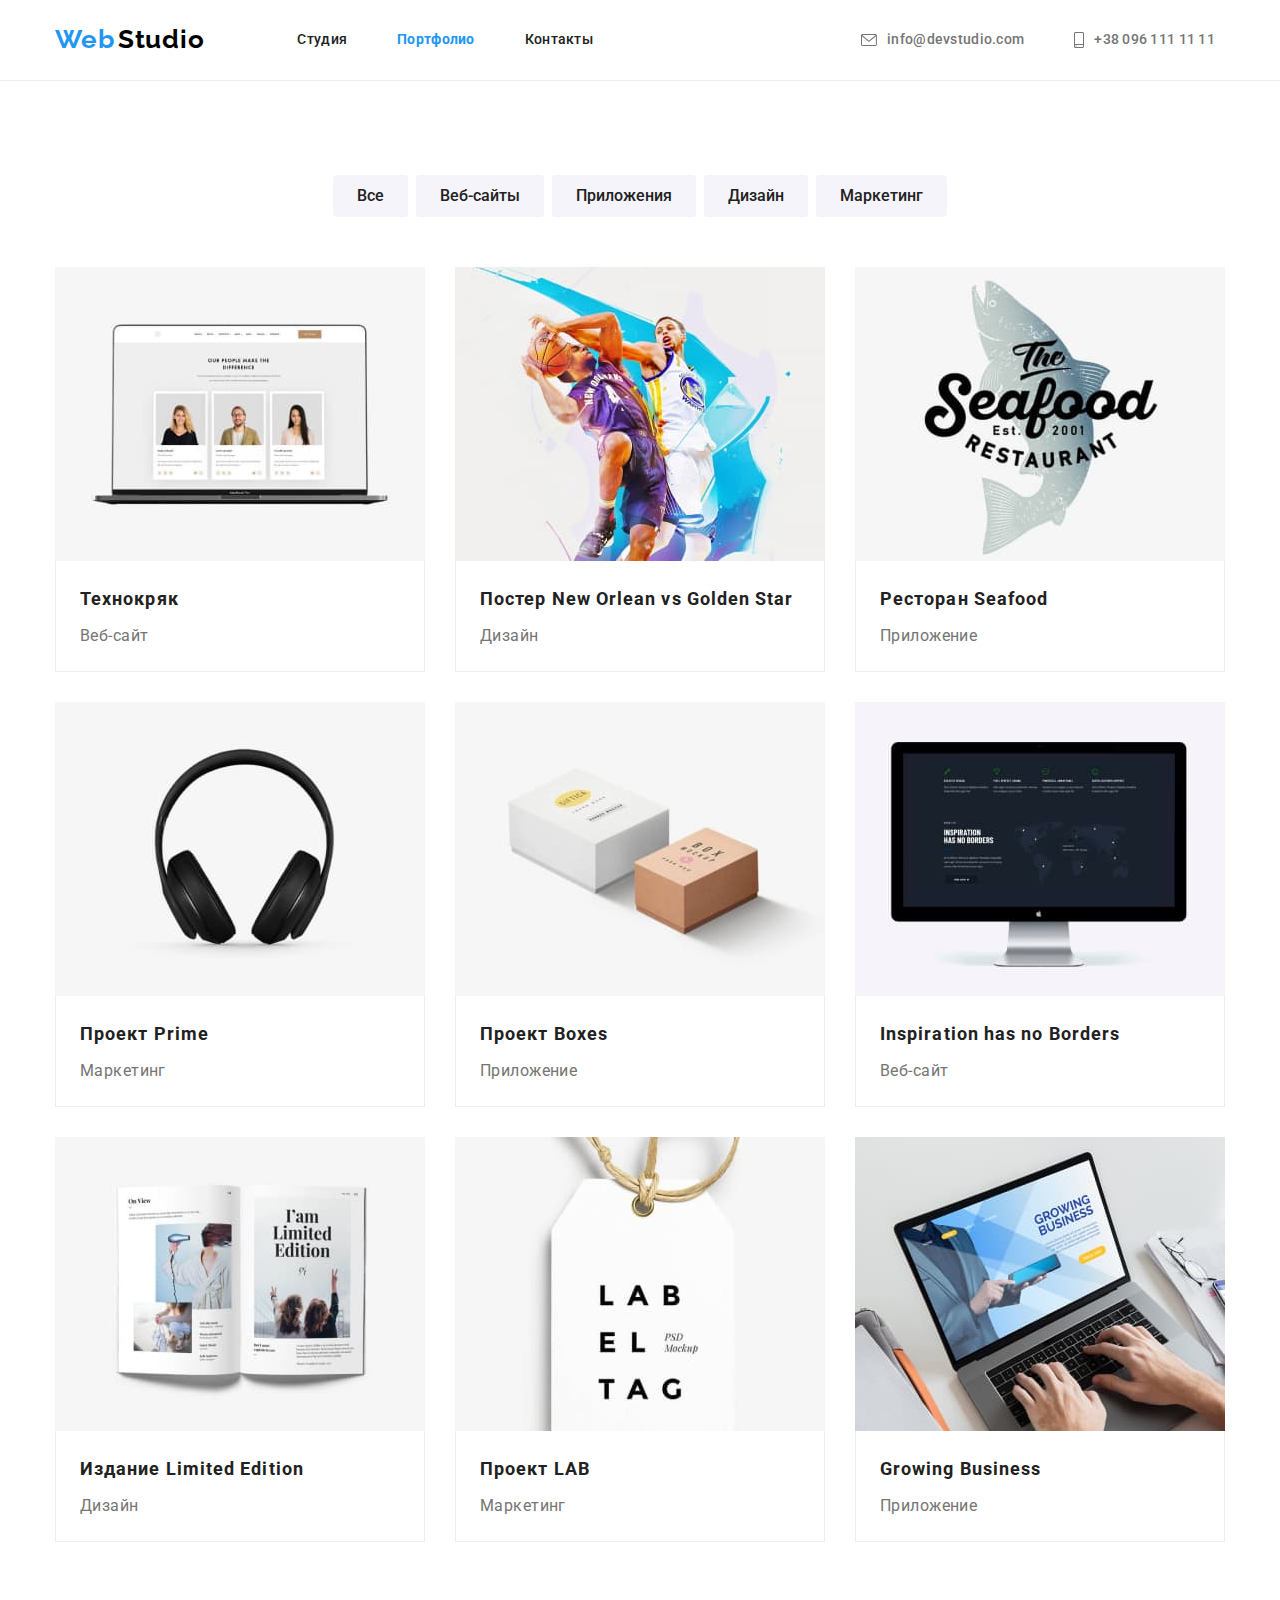
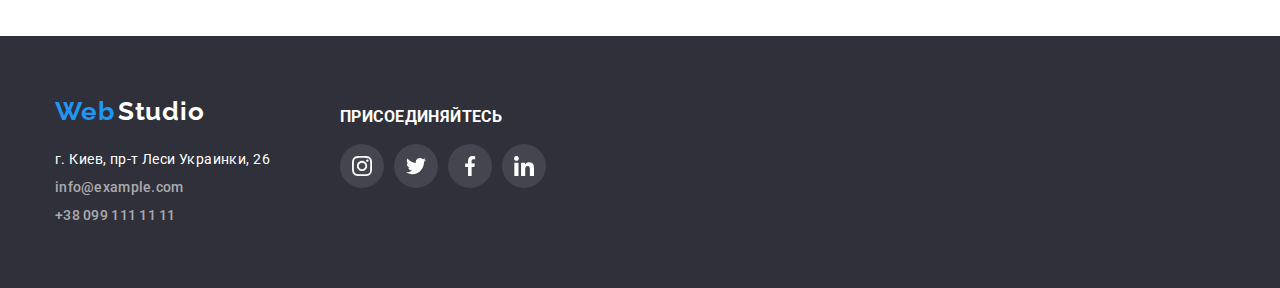
==== portfolio.html @ 13db435d "clone" ====
<!DOCTYPE html>
<html lang="en">
<head>
    <meta charset="UTF-8">
    <meta http-equiv="X-UA-Compatible" content="IE=edge">
    <meta name="viewport" content="width=device-width, initial-scale=1.0">
    <title>Portfolio</title>
    <link rel="preconnect" href="https://fonts.googleapis.com">
    <link rel="preconnect" href="https://fonts.gstatic.com" crossorigin>
    <link href="https://fonts.googleapis.com/css2?family=Raleway:wght@700&family=Roboto:wght@400;500;700;900&display=swap"
        rel="stylesheet">
    <link rel="stylesheet" href="https://cdnjs.cloudflare.com/ajax/libs/modern-normalize/1.1.0/modern-normalize.min.css">
    <link rel="stylesheet" href="./css/styles.css">
</head>
<body>
    <!-- Шапка сайта -->
    <header>
        <div class="header container">
            <!-- Навигация -->
            <nav class="nav">
                <a class="logo" href="index.html">
                    <span class="logo-first">Web</span>
                    <span class="logo-second">Studio</span>
                </a>
                <ul class="nav-list">
                    <li class="item"><a href="index.html" class="nav-link ">Студия</a></li>
                    <li class="item"><a href="portfolio.html" class="nav-link active-page">Портфолио</a></li>
                    <li class="item"><a href="#" class="nav-link">Контакты</a></li>
                </ul>
            </nav>
            <!-- Контакты -->
            <ul class="contacts-list">
                <li class="item">
                    <a href="mailto:info@devstudio.com" class="contacts">
                        <svg class="icon-envelope" width="16" height="12">
                            <use href="images/icons.svg#icon-envelope"></use>
                        </svg>
                        info@devstudio.com
                    </a>
                </li>
                <li class="item">
                    <a href="tel:+380961111111" class="contacts icon-smartphone">
                        <svg class="icon-smartphone" width="10" height="16">
                            <use href="images/icons.svg#icon-smartphone"></use>
                        </svg>
                        +38 096 111 11 11
                    </a>
                </li>
            </ul>
        </div>
    </header>
    <main>
        <div class="container">
            <!-- Portfolio -->
            <h1 class="hidden">Portfolio</h1>
            <!-- Filters -->
            <div>
                <h2 class="hidden">Filters</h2>
                <ul class="filters">
                    <li class="item"><button class="buttons" type="button">Все</button></li>
                    <li class="item"><button class="buttons" type="button">Веб-сайты</button></li>
                    <li class="item"><button class="buttons" type="button">Приложения</button></li>
                    <li class="item"><button class="buttons" type="button">Дизайн</button></li>
                    <li class="item"><button class="buttons" type="button">Маркетинг</button></li>
                </ul>
            </div>
            <!-- Примеры работ -->
            <div class="projects">
                <h2 class="hidden">Projects</h2>
                <ul class="projects-list">
                    <li class="item">
                        <a href="#">
                            <img src="./images/portfolio/project-1.jpg" alt="Проект 1" width="370">
                            <div class="card">
                                <h3>Технокряк</h3>
                                <p>Веб-сайт</p>
                            </div>
                        </a>
                    </li>
                    <li class="item">
                        <a href="#" class="link">
                            <img src="./images/portfolio/project-2.jpg" alt="Проект 2" width="370">
                            <div class="card">
                                <h3>Постер New Orlean vs Golden Star</h3>
                                <p>Дизайн</p>
                            </div>
                        </a>
                    </li>
                    <li class="item">
                        <a href="#" class="link">
                            <img src="./images/portfolio/project-3.jpg" alt="Проект 3" width="370">
                            <div class="card">
                                <h3>Ресторан Seafood</h3>
                                <p>Приложение</p>
                            </div>
                        </a>
                    </li>
                    <li class="item">
                        <a href="#" class="link">
                            <img src="./images/portfolio/project-4.jpg" alt="Проект 4" width="370">
                            <div class="card">
                                <h3>Проект Prime</h3>
                                <p>Маркетинг</p>
                            </div>
                        </a>
                    </li>
                    <li class="item">
                        <a href="#" class="link">
                            <img src="./images/portfolio/project-5.jpg" alt="Проект 5" width="370">
                            <div class="card">
                                <h3>Проект Boxes</h3>
                                <p>Приложение</p>
                            </div>
                        </a>
                    </li>
                    <li class="item">
                        <a href="#" class="link">
                            <img src="./images/portfolio/project-6.jpg" alt="Проект 6" width="370">
                            <div class="card">
                                <h3>Inspiration has no Borders</h3>
                                <p>Веб-сайт</p>
                            </div>
                        </a>
                    </li>
                    <li class="item">
                        <a href="#" class="link">
                            <img src="./images/portfolio/project-7.jpg" alt="Проект 7" width="370">
                            <div class="card">
                                <h3>Издание Limited Edition</h3>
                                <p>Дизайн</p>
                            </div>
                        </a>
                    </li>
                    <li class="item">
                        <a href="#" class="link">
                            <img src="./images/portfolio/project-8.jpg" alt="Проект 8" width="370">
                            <div class="card">
                                <h3>Проект LAB</h3>
                                <p>Маркетинг</p>
                            </div>
                        </a>
                    </li>
                    <li class="item">
                        <a href="#" class="link">
                            <img src="./images/portfolio/project-9.jpg" alt="Проект 9" width="370">
                            <div class="card">
                                <h3>Growing Business</h3>
                                <p>Приложение</p>
                            </div>
                        </a>
                    </li>
                </ul>
            </div>
        </div>
    </main>
    <!-- Footer -->
    <footer class="footer">
        <div class="container">
            <div class="address"><a class="logo-footer" href="index.html">
                    <span class="logo-first">Web</span>
                    <span class="logo-second">Studio</span>
                </a>
                <address>
                    <ul class="address-list">
                        <li class="item">
                            <a class="address" href="https://goo.gl/maps/gMFZXmqn6xjPHVWj6">г. Киев, пр-т Леси Украинки, 26</a>
                        </li>
                        <li class="item">
                            <a class="contacts" href="mailto:nfo@example.com">info@example.com</a>
                        </li>
                        <li class="item">
                            <a class="contacts" href="tel:+380991111111">+38 099 111 11 11</a>
                        </li>
                    </ul>
                </address>
            </div>
            <div class="social">
                <h3>присоединяйтесь</h3>
                <ul class="social-links">
                    <li class="social-item">
                        <a class="social-link" href="#" aria-label="instagram">
                            <svg width="20" height="20">
                                <use href="images/icons.svg#icon-instagram"></use>
                            </svg>
                        </a>
                    </li>
                    <li class="social-item">
                        <a href="#" class="social-link" aria-label="twitter">
                            <svg width="20" height="20">
                                <use href="images/icons.svg#icon-twitter"></use>
                            </svg>
                        </a>
                    </li>
                    <li class="social-item">
                        <a href="#" class="social-link" aria-label="facebook">
                            <svg width="20" height="20">
                                <use href="images/icons.svg#icon-facebook"></use>
                            </svg>
                        </a>
                    </li>
                    <li class="social-item">
                        <a href="#" class="social-link" aria-label="linkedin">
                            <svg width="20" height="20">
                                <use href="images/icons.svg#icon-linkedin"></use>
                            </svg>
                        </a>
                    </li>
                </ul>
            </div>
        </div>
    </footer>
</body>
</html>
---- css/styles.css ----
:root {
  --main-color: #212121;
  --background: #ffffff;
  --secondary-text: #757575;
  --color-active: #2196f3;
  --color-logo: #000000;
  --bacground-button: #f5f4fa;
  --background-footer: #2f303a;
  --footer-contacts: rgba(255, 255, 255, 0.6);
  --background-hero: #c4c4c4;
  --social-color: #afb1b8;
  --hero-active-button: #188ce8;
}
/* ======= main styles ======== */
body {
  font-family: "Roboto", "Verdana", "Tahoma", sans-serif;
  font-size: 14px;
  font-style: normal;
  font-weight: 400;
  line-height: 1.71;
  letter-spacing: 0.03em;
  color: var(--main-color);
  background-color: var(--background);
}

h1,
h2,
h4,
h5,
h6,
p {
  margin: 0;
}

img {
  display: block;
  max-width: 100%;
  height: auto;
}

li,
ul,
ol,
a {
  list-style: none;
  padding: 0;
  margin: 0;
}

header {
  border-bottom: 1px solid #ececec;
}

/* ======= Portfolio projects-list ========= */
.projects-list {
  display: flex;
  flex-wrap: wrap;
}

.projects-list .item:not(:nth-child(3n)) {
  margin-right: 30px;
}

.projects-list .item:nth-child(-n + 6) {
  margin-bottom: 30px;
}

.projects-list .item:nth-child(n + 7) {
  margin-bottom: 94px;
}

.projects h3 {
  margin-right: 24px;
  margin-left: 24px;
  margin-top: 0px;
  margin-bottom: 4px;
  font-weight: bold;
  font-size: 18px;
  line-height: 2;
  letter-spacing: 0.06em;
  padding-top: 20px;
}

.projects p {
  margin-left: 24px;
  margin-right: 24px;
  margin-bottom: 20px;
  font-size: 16px;
  line-height: 1.87;
  color: var(--secondary-text);
}

.card {
  border-left: 1px solid #eeeeee;
  border-right: 1px solid #eeeeee;
  border-bottom: 1px solid #eeeeee;
}

a {
  text-decoration: none;
  color: inherit;
}

.hidden {
  display: none;
  margin: 0;
  padding: 0;
}

.projects-list > .item:hover,
.projects-list > .item:focus {
  box-shadow: 0px 1px 1px rgba(0, 0, 0, 0.12), 0px 4px 4px rgba(0, 0, 0, 0.06),
    1px 4px 6px rgba(0, 0, 0, 0.16);
}

/* ============ flex styles ============ */
.container {
  width: 1200px;
  padding-right: 15px;
  padding-left: 15px;
  margin: 0 auto;
}

.header,
.nav-list,
.contacts-list,
.nav {
  display: flex;
  align-items: center;
}

/* .logo {
  margin-left: 15px;
} */

ul.contacts-list {
  padding: 0;
  /* margin-right: 15px; */
  margin-left: auto;
}

.nav-list > .item:not(:last-child) {
  margin-right: 50px;
}

.nav-link {
  display: block;
  padding-top: 32px;
  padding-bottom: 32px;
}

.contacts-list .item + .item {
  margin-left: 50px;
}

.nav-list {
  margin-left: 93px;
}

/* ============== about Flex ========== */

.about {
  display: flex;
  margin-top: 94px;
  margin-bottom: 94px;
}

.about .item + .item {
  margin-left: 30px;
}

/* ========== what-we-do Flex========= */

.what-we-do-list {
  display: flex;
  margin-bottom: 94px;
}

.what-we-do-list .item + .item {
  margin-left: 30px;
}

/* ========= team  Flex=========== */

.what-we-do .title,
.clients .title,
.team .title {
  padding-bottom: 50px;
  padding-top: 94px;
}

.what-we-do .title {
  padding-top: 85px;
}

.team-list {
  display: flex;
  padding-bottom: 94px;
}

.team-list .item + .item {
  margin-left: 30px;
}

.team-list .item h3 {
  padding-top: 30px;
  padding-bottom: 10px;
  margin: 0;
}

.team {
  background-color: var(--bacground-button);
}

.team p {
  padding-bottom: 16px;
}

.team-cards {
  background: var(--background);
  box-shadow: 0px 1px 3px rgba(0, 0, 0, 0.12), 0px 1px 1px rgba(0, 0, 0, 0.14),
    0px 2px 1px rgba(0, 0, 0, 0.2);
  border-bottom-left-radius: 4px;
  border-bottom-right-radius: 4px;
}

/* ========= logo ========================== */
.logo-first {
  color: var(--color-active);
}

.logo-second {
  color: var(--color-logo);
}

.logo-first,
.logo-second {
  font-family: "Raleway", "Tahoma", sans-serif;
  font-style: normal;
  font-weight: bold;
  font-size: 26px;
  line-height: 1.19;
  letter-spacing: 0.03em;
}

/* ======== Navigation ========================== */
.nav-link,
.contacts {
  color: var(--main-color);
  font-weight: 500;
  line-height: 1.14;
  letter-spacing: 0.02em;
}

a.active-page {
  color: var(--color-active);
  font-weight: bold;
}

.nav-link:hover,
.nav-link:focus,
.contacts:hover,
.contacts:focus {
  color: var(--color-active);
}

.contacts {
  color: var(--secondary-text);
}

/* ======= Footer =============================== */
.footer .container {
  display: flex;
  align-items: center;
}

.logo-footer {
  display: block;
  padding-top: 60px;
  margin-bottom: 20px;
}

.footer {
  background-color: var(--background-footer);
}

.footer .logo-first {
  color: var(--color-active);
}

.footer .logo-second,
.address {
  color: var(--background);
}

.footer .contacts,
.footer .address {
  font-style: normal;
  color: var(--footer-contacts);
  font-size: 14px;
  line-height: 1.71;
}

.footer .address {
  color: var(--background);
}

.address-list {
  padding-bottom: 60px;
}

.address-list .item + .item {
  margin-top: 4px;
}

.social {
  margin-left: 70px;
  margin-top: 72px;
  margin-bottom: 100px;
  /* outline: #afb1b8 solid 2px; */
}
.social .social-item {
  padding-right: 0;
  padding-left: 0;
}

.social h3 {
  margin-bottom: 18px;
  color: var(--background);
}

.footer .social-links {
  margin-right: 0;
  margin-left: 0;
  padding: 0;
}

.footer .social-link {
  display: flex;
  width: 44px;
  height: 44px;
  justify-content: center;
  align-items: center;
  fill: var(--background);
  background: rgba(255, 255, 255, 0.1);
  border-radius: 50%;
  padding-bottom: 0;
}

/* ========== Filters ======================= */

.filters {
  display: flex;
  background-color: var(--background);
  justify-content: center;
  margin-bottom: 50px;
  margin-top: 94px;
}

.filters .item + .item {
  margin-left: 8px;
}

.buttons {
  display: inline-block;
  background-color: var(--bacground-button);
  color: var(--main-color);
  cursor: pointer;
  font-family: "Roboto", "Verdana", "Tahoma", sans-serif;
  font-weight: 500;
  font-size: 16px;
  line-height: 1.62;
  text-align: center;
  border-radius: 4px;
  padding-top: 6px;
  padding-bottom: 6px;
  padding-right: 22px;
  padding-left: 22px;
  border-color: transparent;
}

.hero .buttons {
  display: inline-block;
  margin-bottom: 200px;
  padding-top: 10px;
  padding-bottom: 10px;
  padding-right: 32px;
  padding-left: 32px;

  background-color: var(--color-active);
  font-weight: bold;
  line-height: 1.87;
  align-items: center;
  text-align: center;
  letter-spacing: 0.06em;
  min-width: 200px;
  color: var(--background);
  box-shadow: 0px 4px 4px rgba(0, 0, 0, 0.15);
  border-radius: 4px;
}

.buttons:hover,
.buttons:focus {
  background-color: var(--color-active);
  color: var(--background);
  box-shadow: 0px 3px 1px rgba(0, 0, 0, 0.1), 0px 1px 2px rgba(0, 0, 0, 0.08),
    0px 2px 2px rgba(0, 0, 0, 0.12);
  border-radius: 4px;
}

.hero .buttons:hover,
.hero .buttons:focus {
  background-color: var(--hero-active-button);
  box-shadow: 0px 4px 4px rgba(0, 0, 0, 0.15);
}

/* ======== Studio ================== */

.about p,
.team p {
  color: var(--secondary-text);
}

.about h3,
.social h3 {
  display: block;
  font-weight: bold;
  line-height: 1.14;
  text-transform: uppercase;
  margin-top: 0;
}

.about h3 {
  margin-bottom: 10px;
}

/* ========== Hero ============ */

.hero {
  max-width: 1600px;
  background-color: var(--background-hero);
  text-align: center;
  margin-left: auto;
  margin-right: auto;
  background-image: linear-gradient(
      to right,
      rgba(47, 48, 58, 0.4),
      rgba(47, 48, 58, 0.4)
    ),
    url(../images/hero-img.jpg);
  background-position: center;
  background-size: cover;
}

.hero h1 {
  width: 696px;
  display: block;
  margin-bottom: 30px;
  padding-top: 200px;
  margin-left: auto;
  margin-right: auto;

  font-weight: 900;
  font-size: 44px;
  line-height: 1.36;
  text-align: center;
  letter-spacing: 0.06em;
  text-transform: uppercase;
  color: var(--background);
}

.what-we-do .title,
.team .title,
.clients .title {
  font-weight: bold;
  font-size: 36px;
  line-height: 1.16;
  text-align: center;
}

.team h3,
.team p {
  font-size: 16px;
  line-height: 1.18;
  text-align: center;
}

.team h3 {
  font-weight: 500;
}
/* ================ icons ============== */
.icon-envelope,
.icon-smartphone {
  display: inline-block;
  margin-right: 10px;
  fill: var(--secondary-text);
  align-items: center;
}
.contacts:hover .icon-envelope,
.contacts:focus .icon-envelope,
.contacts:hover .icon-smartphone,
.contacts:focus .icon-smartphone {
  fill: var(--color-active);
}

.contacts {
  display: flex;
  align-items: center;
}

.about-icon {
  width: 270px;
  height: 120px;
  background-color: var(--bacground-button);
  padding: 25px 100px;
  margin-bottom: 30px;
  border-radius: 4px;
}

/* ================ social-links ============== */

.social-links {
  display: flex;
  padding-bottom: 30px;
  margin-right: 32px;
  margin-left: 32px;
  justify-content: center;
}

.social-link:hover,
.social-link:focus {
  fill: var(--background);
  background-color: var(--color-active);
  border-radius: 50%;
  border: 1px solid transparent;
}

.social-link {
  display: flex;
  width: 44px;
  height: 44px;
  justify-content: center;
  align-items: center;
  fill: var(--social-color);
}

.social-item:not(:last-child) {
  margin-right: 10px;
}
/* ============== clients =========== */
.clients-list {
  display: flex;
  padding-bottom: 94px;
}
.client-link {
  display: flex;
  width: 170px;
  height: 92px;
  justify-content: center;
  align-items: center;
  border: 1px solid #afb1b8;
  border-radius: 4px;
  fill: var(--social-color);
}

.client-link:hover,
.client-link:focus {
  fill: var(--color-active);
  border: 1px solid var(--color-active);
}

.client-item:not(:last-child) {
  margin-right: 30px;
}
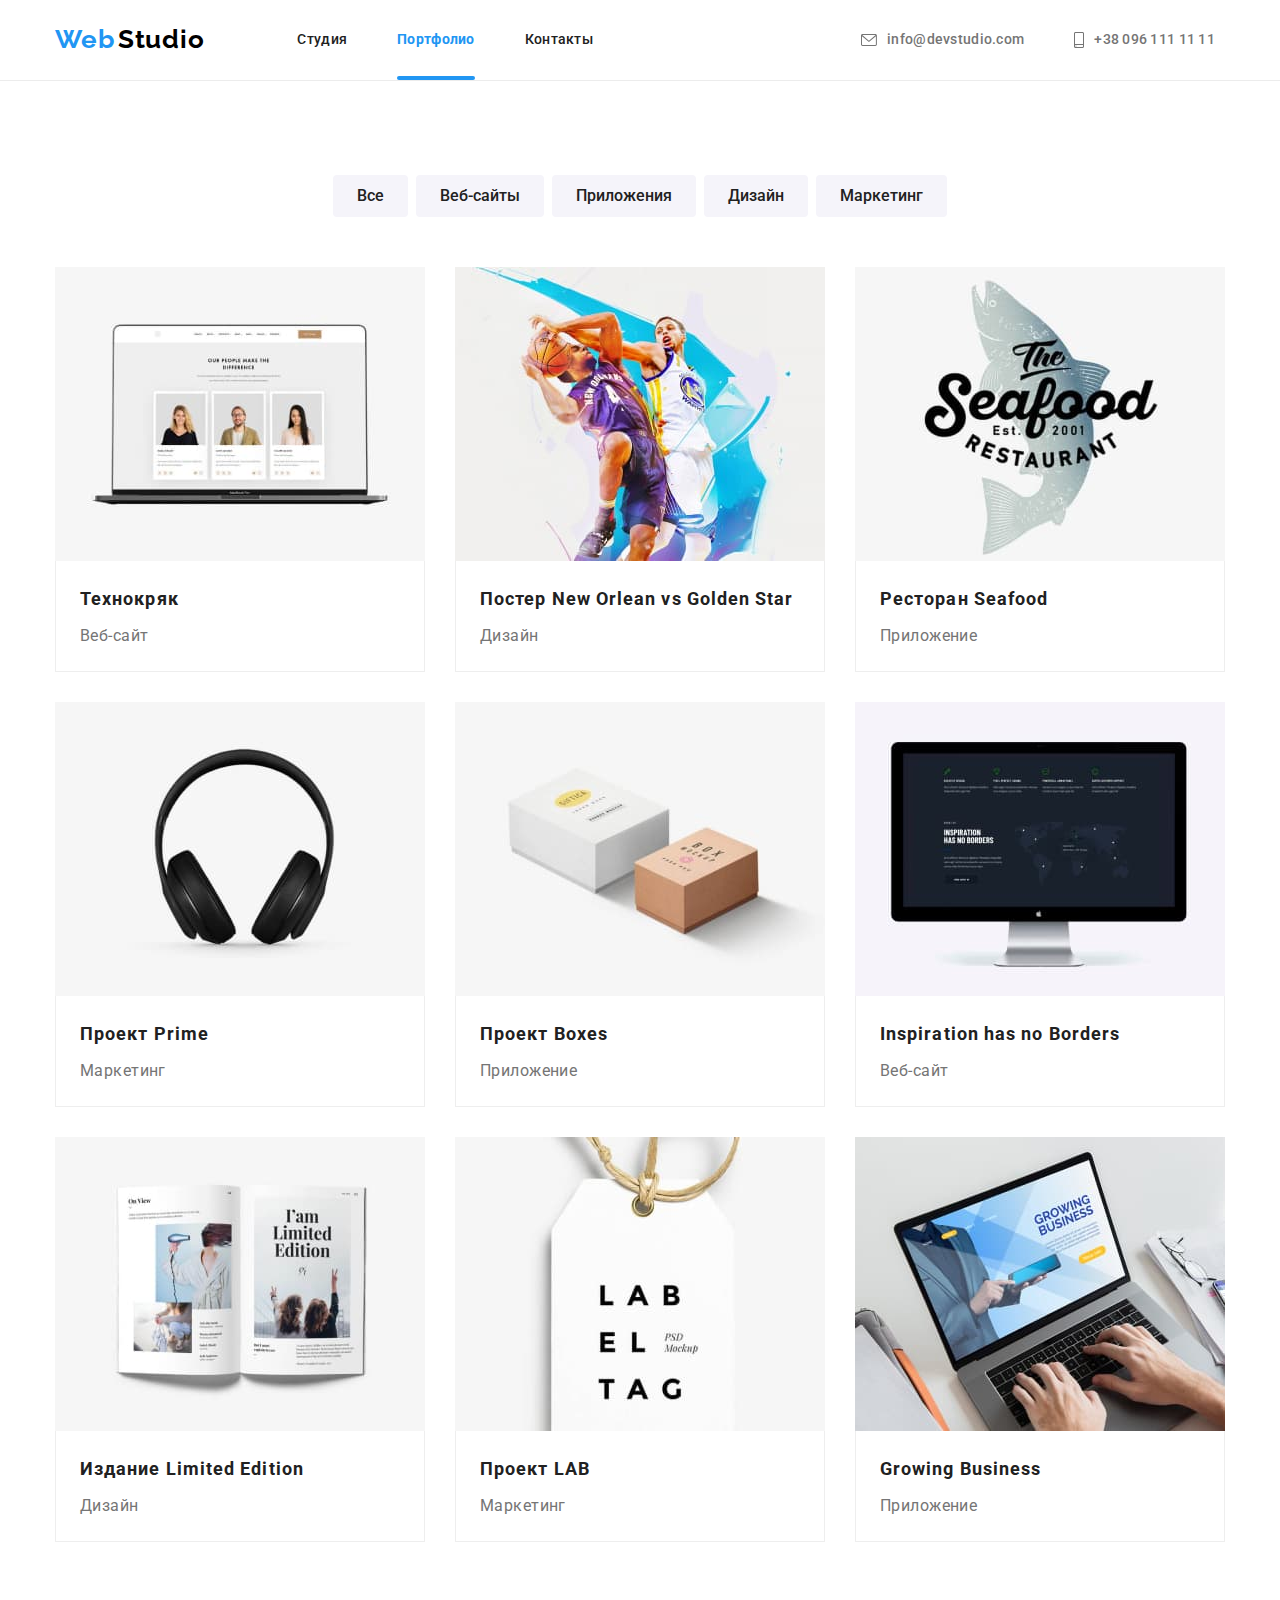
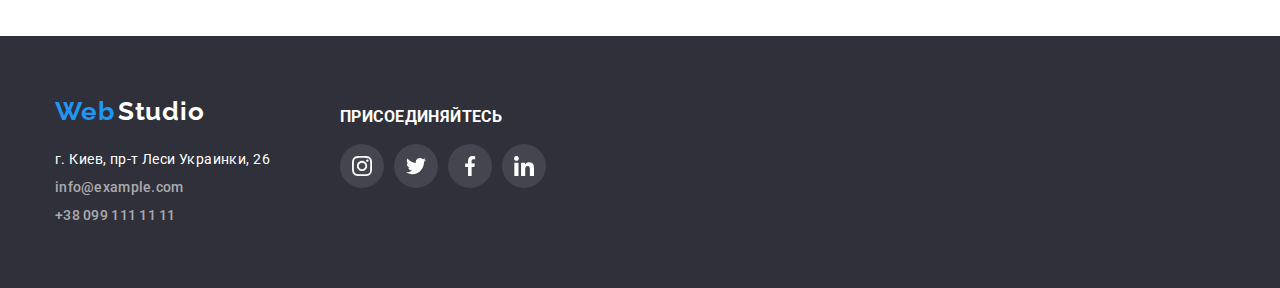
==== commit f65a4166: "C5: add overley to portfolio" ====
--- a/portfolio.html
+++ b/portfolio.html
@@ -69,8 +69,15 @@
                 <h2 class="hidden">Projects</h2>
                 <ul class="projects-list">
                     <li class="item">
-                        <a href="#">
-                            <img src="./images/portfolio/project-1.jpg" alt="Проект 1" width="370">
+                        <a href="#" class="link">
+                            <div class="project-overley">
+                                <img src="./images/portfolio/project-1.jpg" alt="Проект 1" width="370">
+                                <p class="project-text">
+                                    Технокряк это современная площадка распространения коронавируса.
+                                    Компании используют эту платформу для цифрового
+                                    шпионажа и атак на защищённые сервера конкурентов.
+                                </p>
+                            </div>
                             <div class="card">
                                 <h3>Технокряк</h3>
                                 <p>Веб-сайт</p>
--- a/css/styles.css
+++ b/css/styles.css
@@ -51,7 +51,7 @@
   border-bottom: 1px solid #ececec;
 }
 
-/* ======= Portfolio projects-list ========= */
+/* ======= projects-list Portfolio  ========= */
 .projects-list {
   display: flex;
   flex-wrap: wrap;
@@ -81,7 +81,7 @@
   padding-top: 20px;
 }
 
-.projects p {
+.card > p {
   margin-left: 24px;
   margin-right: 24px;
   margin-bottom: 20px;
@@ -107,6 +107,12 @@
   padding: 0;
 }
 
+.projects-list > .item {
+  transition-property: box-shadow;
+  transition-duration: 250ms;
+  transition-timing-function: cubic-bezier(0.4, 0, 0.2, 1);
+}
+
 .projects-list > .item:hover,
 .projects-list > .item:focus {
   box-shadow: 0px 1px 1px rgba(0, 0, 0, 0.12), 0px 4px 4px rgba(0, 0, 0, 0.06),
@@ -174,10 +180,35 @@
 .what-we-do-list {
   display: flex;
   margin-bottom: 94px;
+  position: relative;
+}
+
+.what-we-do-list .item img {
+  background-color: rgba(47, 48, 58, 0.8);
+  height: 100%;
 }
 
 .what-we-do-list .item + .item {
   margin-left: 30px;
+}
+
+.description {
+  display: block;
+  position: absolute;
+  bottom: 0;
+  padding-bottom: 27px;
+  padding-top: 27px;
+  margin: 0;
+
+  font-weight: bold;
+  font-size: 14px;
+  line-height: 1.14;
+  text-align: center;
+  letter-spacing: 0.03em;
+  text-transform: uppercase;
+  color: var(--background);
+  background-color: rgba(47, 48, 58, 0.8);
+  width: 370px;
 }
 
 /* ========= team  Flex=========== */
@@ -250,11 +281,31 @@
   font-weight: 500;
   line-height: 1.14;
   letter-spacing: 0.02em;
+
+  transition-property: color;
+  transition-duration: 250ms;
+  transition-timing-function: cubic-bezier(0.4, 0, 0.2, 1);
 }
 
 a.active-page {
   color: var(--color-active);
   font-weight: bold;
+}
+
+.active-page::after {
+  content: "";
+  display: block;
+  position: absolute;
+  width: 100%;
+  bottom: 0;
+
+  height: 4px;
+  background-color: var(--color-active);
+  border-radius: 2px;
+}
+
+.nav-list .item {
+  position: relative;
 }
 
 .nav-link:hover,
@@ -387,6 +438,10 @@
   padding-right: 32px;
   padding-left: 32px;
 
+  transition-property: background-color;
+  transition-duration: 250ms;
+  transition-timing-function: cubic-bezier(0.4, 0, 0.2, 1);
+
   background-color: var(--color-active);
   font-weight: bold;
   line-height: 1.87;
@@ -406,6 +461,10 @@
   box-shadow: 0px 3px 1px rgba(0, 0, 0, 0.1), 0px 1px 2px rgba(0, 0, 0, 0.08),
     0px 2px 2px rgba(0, 0, 0, 0.12);
   border-radius: 4px;
+
+  transition-property: background-color box-shadow;
+  transition-duration: 250ms;
+  transition-timing-function: cubic-bezier(0.4, 0, 0.2, 1);
 }
 
 .hero .buttons:hover,
@@ -542,6 +601,11 @@
   justify-content: center;
   align-items: center;
   fill: var(--social-color);
+  border-radius: 50%;
+
+  transition-property: fill background-color;
+  transition-duration: 250ms;
+  transition-timing-function: cubic-bezier(0.4, 0, 0.2, 1);
 }
 
 .social-item:not(:last-child) {
@@ -552,6 +616,7 @@
   display: flex;
   padding-bottom: 94px;
 }
+
 .client-link {
   display: flex;
   width: 170px;
@@ -561,6 +626,10 @@
   border: 1px solid #afb1b8;
   border-radius: 4px;
   fill: var(--social-color);
+
+  transition-property: fill border-color;
+  transition-duration: 250ms;
+  transition-timing-function: cubic-bezier(0.4, 0, 0.2, 1);
 }
 
 .client-link:hover,
@@ -572,3 +641,31 @@
 .client-item:not(:last-child) {
   margin-right: 30px;
 }
+/* ============ overlay for portfolio========= */
+
+.project-overley {
+  position: relative;
+  overflow: hidden;
+}
+
+.project-text {
+  display: block;
+  position: absolute;
+  top: 0;
+  left: 0;
+  transform: translateY(100%);
+
+  height: 100%;
+  width: 100%;
+  padding: 63px 24px;
+  background-color: rgba(33, 150, 243, 0.9);
+  color: var(--background);
+  font-size: 18px;
+  line-height: 1.56;
+
+  transition: transform 250ms cubic-bezier(0.4, 0, 0.2, 1);
+}
+
+.projects-list .link:hover .project-text {
+  transform: translateY(0);
+}
